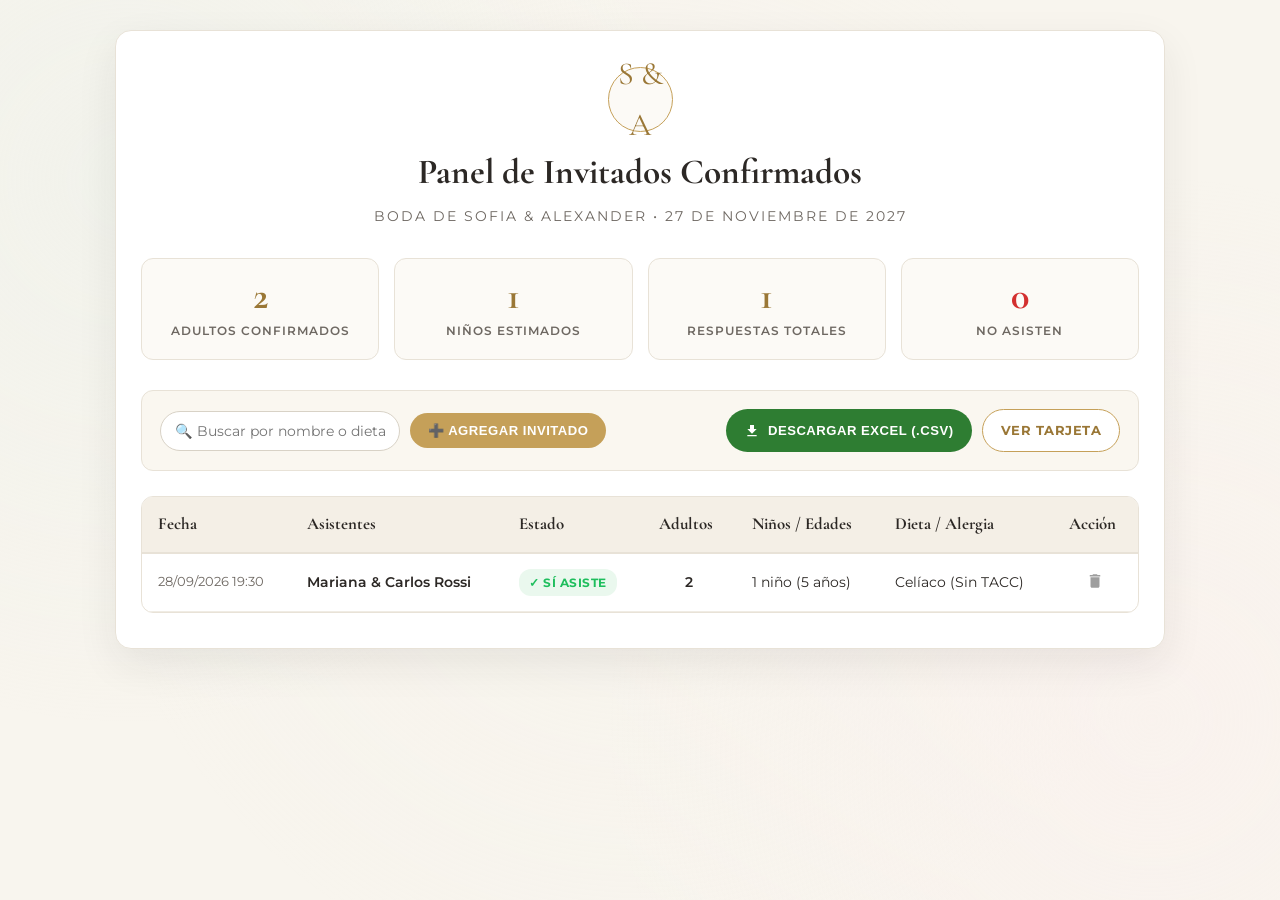
==== invitados.html @ dada7904 "Add files via upload" ====
<!DOCTYPE html>
<html lang="es">

<head>
  <meta charset="UTF-8">
  <meta name="viewport" content="width=device-width, initial-scale=1.0">
  <title>Panel de Novios — Invitados Confirmados | Sofia & Alexander</title>
  <meta name="robots" content="noindex, nofollow">

  <!-- Favicon Monograma -->
  <link rel="icon"
    href="data:image/svg+xml,<svg xmlns=%22http://www.w3.org/2000/svg%22 viewBox=%220 0 100 100%22><text y=%22.9em%22 font-size=%2290%22>💍</text></svg>">

  <!-- Google Fonts: Cormorant Garamond, Montserrat -->
  <link rel="preconnect" href="https://fonts.googleapis.com">
  <link rel="preconnect" href="https://fonts.gstatic.com" crossorigin>
  <link
    href="https://fonts.googleapis.com/css2?family=Cormorant+Garamond:wght@400;600;700&family=Montserrat:wght@300;400;500;600;700&display=swap"
    rel="stylesheet">

  <link rel="stylesheet" href="css/styles.css">

  <style>
    body {
      background-color: #F8F5EE;
      color: #2C2825;
      font-family: 'Montserrat', sans-serif;
      padding: 30px 15px 80px 15px;
    }

    .admin-container {
      max-width: 1050px;
      margin: 0 auto;
      background: #FFFFFF;
      border-radius: 16px;
      border: 1px solid #E8E2D7;
      box-shadow: 0 15px 40px rgba(44, 40, 37, 0.08);
      padding: 35px 25px;
      position: relative;
    }

    .admin-header {
      text-align: center;
      margin-bottom: 30px;
      position: relative;
    }

    .admin-monogram {
      font-family: 'Cormorant Garamond', serif;
      font-size: 2rem;
      color: #9A7736;
      border: 1px solid #C5A059;
      width: 65px;
      height: 65px;
      border-radius: 50%;
      display: inline-flex;
      align-items: center;
      justify-content: center;
      margin-bottom: 12px;
      background: #FCFAF6;
    }

    .admin-title {
      font-family: 'Cormorant Garamond', serif;
      font-size: 2.2rem;
      color: #2C2825;
      margin-bottom: 6px;
    }

    .admin-subtitle {
      font-size: 0.85rem;
      letter-spacing: 2px;
      text-transform: uppercase;
      color: #6E6862;
    }

    /* Tarjetas KPI de resumen */
    .kpi-grid {
      display: grid;
      grid-template-columns: repeat(auto-fit, minmax(180px, 1fr));
      gap: 15px;
      margin-bottom: 30px;
    }

    .kpi-card {
      background: #FCFAF6;
      border: 1px solid #E8E2D7;
      border-radius: 12px;
      padding: 18px 16px;
      text-align: center;
      transition: transform 0.2s ease;
    }

    .kpi-card:hover {
      transform: translateY(-2px);
      border-color: #C5A059;
    }

    .kpi-number {
      font-family: 'Cormorant Garamond', serif;
      font-size: 2.4rem;
      font-weight: 700;
      color: #9A7736;
      line-height: 1;
      margin-bottom: 6px;
    }

    .kpi-label {
      font-size: 0.78rem;
      text-transform: uppercase;
      letter-spacing: 1px;
      color: #6E6862;
      font-weight: 600;
    }

    /* Barra de herramientas y filtros */
    .toolbar-wrap {
      display: flex;
      flex-direction: column;
      gap: 15px;
      margin-bottom: 25px;
      padding: 18px;
      background: #FAF7F0;
      border-radius: 12px;
      border: 1px solid #E8E2D7;
    }

    @media (min-width: 680px) {
      .toolbar-wrap {
        flex-direction: row;
        justify-content: space-between;
        align-items: center;
      }
    }

    .toolbar-left {
      display: flex;
      gap: 10px;
      flex-wrap: wrap;
      align-items: center;
    }

    .search-box {
      padding: 10px 14px;
      border: 1px solid #D8D2C6;
      border-radius: 25px;
      font-size: 0.88rem;
      font-family: inherit;
      width: 240px;
      outline: none;
      background: #FFFFFF;
    }

    .search-box:focus {
      border-color: #C5A059;
      box-shadow: 0 0 0 3px rgba(197, 160, 89, 0.15);
    }

    .btn-action {
      display: inline-flex;
      align-items: center;
      gap: 8px;
      padding: 10px 18px;
      border-radius: 25px;
      font-size: 0.82rem;
      font-weight: 700;
      text-transform: uppercase;
      letter-spacing: 0.5px;
      border: none;
      cursor: pointer;
      text-decoration: none;
      transition: all 0.2s ease;
    }

    .btn-excel {
      background: #2E7D32;
      color: #FFFFFF;
    }

    .btn-excel:hover {
      background: #256628;
      transform: translateY(-2px);
    }

    .btn-manual-add {
      background: #C5A059;
      color: #FFFFFF;
    }

    .btn-manual-add:hover {
      background: #9A7736;
      transform: translateY(-2px);
    }

    .btn-view-card {
      background: #FFFFFF;
      border: 1px solid #C5A059;
      color: #9A7736;
    }

    .btn-view-card:hover {
      background: #C5A059;
      color: #FFFFFF;
    }

    /* Tabla */
    .table-container {
      width: 100%;
      overflow-x: auto;
      border: 1px solid #E8E2D7;
      border-radius: 12px;
      background: #FFFFFF;
    }

    .admin-table {
      width: 100%;
      border-collapse: collapse;
      text-align: left;
      font-size: 0.88rem;
      white-space: nowrap;
    }

    .admin-table th {
      background: #F4EFE6;
      padding: 14px 16px;
      font-family: 'Cormorant Garamond', serif;
      font-size: 1.05rem;
      font-weight: 700;
      color: #2C2825;
      border-bottom: 2px solid #E8E2D7;
    }

    .admin-table td {
      padding: 14px 16px;
      border-bottom: 1px solid #F0ECE4;
      color: #2C2825;
    }

    .admin-table tr:hover td {
      background: #FDFBF7;
    }

    .status-badge {
      display: inline-block;
      padding: 4px 10px;
      border-radius: 12px;
      font-size: 0.75rem;
      font-weight: 700;
      text-transform: uppercase;
      letter-spacing: 0.5px;
    }

    .status-yes {
      background: #EAF8EE;
      color: #1EBE5D;
    }

    .status-no {
      background: #FDEEEE;
      color: #D32F2F;
    }

    .btn-delete-row {
      background: none;
      border: none;
      color: #9E9E9E;
      cursor: pointer;
      padding: 4px;
      border-radius: 4px;
      transition: color 0.2s ease;
    }

    .btn-delete-row:hover {
      color: #D32F2F;
    }

    .empty-state {
      text-align: center;
      padding: 40px 20px;
      color: #6E6862;
    }

    /* Modal para agregar invitado manual */
    .modal-backdrop {
      position: fixed;
      inset: 0;
      background: rgba(0, 0, 0, 0.5);
      display: flex;
      align-items: center;
      justify-content: center;
      padding: 20px;
      z-index: 1000;
      opacity: 0;
      visibility: hidden;
      transition: all 0.3s ease;
    }

    .modal-backdrop.active {
      opacity: 1;
      visibility: visible;
    }

    .modal-card {
      background: #FFFFFF;
      border-radius: 14px;
      padding: 28px;
      width: 100%;
      max-width: 480px;
      box-shadow: 0 20px 50px rgba(0, 0, 0, 0.2);
    }

    .modal-title {
      font-family: 'Cormorant Garamond', serif;
      font-size: 1.6rem;
      margin-bottom: 18px;
      color: #2C2825;
    }

    .modal-form-group {
      display: flex;
      flex-direction: column;
      gap: 6px;
      margin-bottom: 14px;
    }

    .modal-form-group label {
      font-size: 0.8rem;
      font-weight: 600;
      text-transform: uppercase;
      color: #2C2825;
    }

    .modal-form-group input,
    .modal-form-group select {
      padding: 10px 12px;
      border: 1px solid #D8D2C6;
      border-radius: 8px;
      font-family: inherit;
      font-size: 0.9rem;
    }

    .modal-actions {
      display: flex;
      justify-content: flex-end;
      gap: 10px;
      margin-top: 20px;
    }
  </style>
</head>

<body>

  <div class="admin-container">
    <header class="admin-header">
      <div class="admin-monogram">S & A</div>
      <h1 class="admin-title">Panel de Invitados Confirmados</h1>
      <p class="admin-subtitle">Boda de Sofia & Alexander • 27 de Noviembre de 2027</p>
    </header>

    <!-- Tarjetas KPI -->
    <div class="kpi-grid">
      <div class="kpi-card">
        <div class="kpi-number" id="kpi-total-adults">0</div>
        <div class="kpi-label">Adultos Confirmados</div>
      </div>
      <div class="kpi-card">
        <div class="kpi-number" id="kpi-total-kids">0</div>
        <div class="kpi-label">Niños Estimados</div>
      </div>
      <div class="kpi-card">
        <div class="kpi-number" id="kpi-total-responses">0</div>
        <div class="kpi-label">Respuestas Totales</div>
      </div>
      <div class="kpi-card">
        <div class="kpi-number" id="kpi-declined" style="color: #D32F2F;">0</div>
        <div class="kpi-label">No Asisten</div>
      </div>
    </div>

    <!-- Barra de acciones y filtros -->
    <div class="toolbar-wrap">
      <div class="toolbar-left">
        <input type="text" id="admin-search-input" class="search-box" placeholder="🔍 Buscar por nombre o dieta...">
        <button type="button" class="btn-action btn-manual-add" id="btn-open-modal">
          ➕ Agregar Invitado
        </button>
      </div>
      <div style="display: flex; gap: 10px; flex-wrap: wrap;">
        <button type="button" class="btn-action btn-excel" id="btn-admin-export">
          <svg viewBox="0 0 24 24" width="16" height="16" fill="currentColor">
            <path d="M19 9h-4V3H9v6H5l7 7 7-7zM5 18v2h14v-2H5z" />
          </svg>
          Descargar Excel (.csv)
        </button>
        <a href="index.html" class="btn-action btn-view-card" target="_blank" title="Abrir invitación">
          Ver Tarjeta
        </a>
      </div>
    </div>

    <!-- Tabla de invitados -->
    <div class="table-container">
      <table class="admin-table" id="admin-table">
        <thead>
          <tr>
            <th>Fecha</th>
            <th>Asistentes</th>
            <th>Estado</th>
            <th>Adultos</th>
            <th>Niños / Edades</th>
            <th>Dieta / Alergia</th>
            <th>Acción</th>
          </tr>
        </thead>
        <tbody id="admin-tbody">
          <!-- Llenado dinámico -->
        </tbody>
      </table>

      <div class="empty-state" id="admin-empty-state" style="display: none;">
        <p>No se encontraron registros de invitados.</p>
        <small>Los invitados que confirmen en la tarjeta aparecerán automáticamente aquí.</small>
      </div>
    </div>
  </div>

  <!-- Modal para Agregar Invitado Manualmente -->
  <div class="modal-backdrop" id="modal-add-guest">
    <div class="modal-card">
      <h3 class="modal-title">Agregar Invitado Manual</h3>
      <form id="form-manual-guest">
        <div class="modal-form-group">
          <label>Nombres y Apellidos *</label>
          <input type="text" id="manual-name" required placeholder="Ej: Marcos Gómez y Andrea López">
        </div>
        <div class="modal-form-group">
          <label>Asistencia</label>
          <select id="manual-attendance">
            <option value="si">Confirmado (Sí asiste)</option>
            <option value="no">No podrá asistir</option>
          </select>
        </div>
        <div class="modal-form-group">
          <label>Cantidad de adultos</label>
          <select id="manual-adults">
            <option value="1">1 adulto</option>
            <option value="2" selected>2 adultos</option>
            <option value="3">3 adultos</option>
            <option value="4">4 adultos</option>
            <option value="5">5 adultos</option>
            <option value="6">6 adultos</option>
          </select>
        </div>
        <div class="modal-form-group">
          <label>Niños y edades</label>
          <input type="text" id="manual-kids" placeholder="Ej: 1 niño (6 años) o 'Ninguno'">
        </div>
        <div class="modal-form-group">
          <label>Alergia o dieta especial</label>
          <input type="text" id="manual-dietary" placeholder="Ej: Celíaco, vegetariano o 'Ninguna'">
        </div>
        <div class="modal-actions">
          <button type="button" class="btn-action btn-view-card" id="btn-close-modal">Cancelar</button>
          <button type="submit" class="btn-action btn-manual-add">Guardar</button>
        </div>
      </form>
    </div>
  </div>

  <script>
    const STORAGE_KEY = 'wedding_confirmed_guests_sa_table_v2';
    let guests = [];

    function loadGuests() {
      try {
        const stored = localStorage.getItem(STORAGE_KEY);
        if (stored) {
          guests = JSON.parse(stored);
        } else {
          guests = [
            {
              id: 'sample-1',
              date: '28/09/2026 19:30',
              name: 'Mariana & Carlos Rossi',
              attendance: 'si',
              adults: '2',
              kids: '1 niño (5 años)',
              dietary: 'Celíaco (Sin TACC)'
            }
          ];
          saveGuests();
        }
      } catch (e) {
        console.warn('Error loading guests:', e);
        guests = [];
      }
    }

    function saveGuests() {
      try {
        localStorage.setItem(STORAGE_KEY, JSON.stringify(guests));
      } catch (e) {
        console.warn('Error saving guests:', e);
      }
    }

    function updateKPIs() {
      const attending = guests.filter(g => g.attendance === 'si');
      const totalAdults = attending.reduce((acc, curr) => acc + parseInt(curr.adults || '1', 10), 0);
      
      // Contar niños estimados sumando números si aparecen
      let totalKids = 0;
      attending.forEach(g => {
        if (g.kids && g.kids !== '-' && !g.kids.toLowerCase().includes('ningun')) {
          const match = g.kids.match(/\d+/);
          totalKids += match ? parseInt(match[0], 10) : 1;
        }
      });

      const declined = guests.filter(g => g.attendance === 'no').length;

      document.getElementById('kpi-total-adults').innerText = totalAdults;
      document.getElementById('kpi-total-kids').innerText = totalKids;
      document.getElementById('kpi-total-responses').innerText = guests.length;
      document.getElementById('kpi-declined').innerText = declined;
    }

    function renderTable(query = '') {
      const tbody = document.getElementById('admin-tbody');
      const emptyState = document.getElementById('admin-empty-state');
      const table = document.getElementById('admin-table');

      updateKPIs();

      const filtered = guests.filter(g => {
        if (!query) return true;
        const q = query.toLowerCase();
        return (
          (g.name && g.name.toLowerCase().includes(q)) ||
          (g.kids && g.kids.toLowerCase().includes(q)) ||
          (g.dietary && g.dietary.toLowerCase().includes(q))
        );
      });

      tbody.innerHTML = '';

      if (filtered.length === 0) {
        emptyState.style.display = 'block';
        table.style.display = 'none';
      } else {
        emptyState.style.display = 'none';
        table.style.display = 'table';

        filtered.forEach(guest => {
          const tr = document.createElement('tr');
          const isAttending = guest.attendance === 'si';

          tr.innerHTML = `
            <td style="font-size: 0.8rem; color: #6E6862;">${guest.date || '-'}</td>
            <td style="font-weight: 600; white-space: normal; min-width: 160px;">${escapeHtml(guest.name)}</td>
            <td>
              <span class="status-badge ${isAttending ? 'status-yes' : 'status-no'}">
                ${isAttending ? '✓ Sí Asiste' : '✕ No Asiste'}
              </span>
            </td>
            <td style="text-align: center; font-weight: 600;">${isAttending ? (guest.adults || '1') : '-'}</td>
            <td style="white-space: normal; min-width: 130px;">${isAttending ? escapeHtml(guest.kids || 'Ninguno') : '-'}</td>
            <td style="white-space: normal; min-width: 140px;">${isAttending ? escapeHtml(guest.dietary || 'Ninguna') : '-'}</td>
            <td style="text-align: center;">
              <button class="btn-delete-row" data-id="${guest.id}" title="Eliminar registro">
                <svg viewBox="0 0 24 24" width="18" height="18" fill="currentColor">
                  <path d="M6 19c0 1.1.9 2 2 2h8c1.1 0 2-.9 2-2V7H6v12zM19 4h-3.5l-1-1h-5l-1 1H5v2h14V4z"/>
                </svg>
              </button>
            </td>
          `;

          const delBtn = tr.querySelector('.btn-delete-row');
          delBtn.addEventListener('click', () => {
            if (confirm(`¿Eliminar a "${guest.name}" de la lista?`)) {
              guests = guests.filter(item => item.id !== guest.id);
              saveGuests();
              renderTable(query);
            }
          });

          tbody.appendChild(tr);
        });
      }
    }

    function exportToCSV() {
      if (guests.length === 0) {
        alert('No hay invitados registrados para exportar.');
        return;
      }

      const headers = ['Fecha', 'Asistentes', 'Asistencia', 'Adultos', 'Niños y Edades', 'Dieta o Alergias'];
      const rows = guests.map(g => [
        `"${g.date || ''}"`,
        `"${(g.name || '').replace(/"/g, '""')}"`,
        `"${g.attendance === 'si' ? 'Sí Asiste' : 'No Asiste'}"`,
        `"${g.attendance === 'si' ? (g.adults || '1') : '0'}"`,
        `"${(g.kids || '').replace(/"/g, '""')}"`,
        `"${(g.dietary || '').replace(/"/g, '""')}"`
      ]);

      const csvContent = '\uFEFF' + [headers.join(','), ...rows.map(r => r.join(','))].join('\r\n');
      const blob = new Blob([csvContent], { type: 'text/csv;charset=utf-8;' });
      const link = document.createElement('a');
      link.href = URL.createObjectURL(blob);
      link.setAttribute('download', 'Invitados_Boda_Sofia_y_Alexander_2027.csv');
      document.body.appendChild(link);
      link.click();
      document.body.removeChild(link);
    }

    function escapeHtml(text) {
      if (!text) return '';
      const div = document.createElement('div');
      div.innerText = text;
      return div.innerHTML;
    }

    // Inicialización y eventos
    document.addEventListener('DOMContentLoaded', () => {
      loadGuests();
      renderTable();

      document.getElementById('admin-search-input').addEventListener('input', (e) => {
        renderTable(e.target.value.trim());
      });

      document.getElementById('btn-admin-export').addEventListener('click', exportToCSV);

      // Modal para carga manual
      const modal = document.getElementById('modal-add-guest');
      document.getElementById('btn-open-modal').addEventListener('click', () => {
        modal.classList.add('active');
      });
      document.getElementById('btn-close-modal').addEventListener('click', () => {
        modal.classList.remove('active');
      });

      document.getElementById('form-manual-guest').addEventListener('submit', (e) => {
        e.preventDefault();
        const now = new Date();
        const formattedDate = `${String(now.getDate()).padStart(2, '0')}/${String(now.getMonth() + 1).padStart(2, '0')}/${now.getFullYear()} ${String(now.getHours()).padStart(2, '0')}:${String(now.getMinutes()).padStart(2, '0')}`;
        
        const isAttending = document.getElementById('manual-attendance').value === 'si';

        guests.unshift({
          id: 'manual-' + Date.now(),
          date: formattedDate,
          name: document.getElementById('manual-name').value.trim(),
          attendance: document.getElementById('manual-attendance').value,
          adults: isAttending ? document.getElementById('manual-adults').value : '0',
          kids: isAttending ? (document.getElementById('manual-kids').value.trim() || 'Ninguno') : '-',
          dietary: isAttending ? (document.getElementById('manual-dietary').value.trim() || 'Ninguna') : '-'
        });

        saveGuests();
        renderTable();
        modal.classList.remove('active');
        document.getElementById('form-manual-guest').reset();
      });
    });
  </script>
</body>

</html>
---- css/styles.css ----
/* ==========================================================================
   ESTILOS GENERALES Y VARIABLES DE DISEÑO
   Invitación de Boda - Sofia & Alexander (27/11/2027)
   ========================================================================== */

:root {
  /* Paleta cromática nupcial de lujo */
  --color-bg: #FDFBF7;
  --color-bg-alt: #F7F3EC;
  --color-surface: #FFFFFF;
  --color-surface-trans: rgba(255, 255, 255, 0.88);
  --color-text-main: #2C2825;
  --color-text-muted: #6E6862;
  --color-gold: #C5A059;
  --color-gold-light: #E8D3A2;
  --color-gold-dark: #9A7736;
  --color-gold-gradient: linear-gradient(135deg, #D4AF37 0%, #F3E5AB 50%, #AA7A1E 100%);
  --color-sage: #6B7C65;
  --color-sage-light: #EBF0E9;
  --color-rose: #D9A098;
  --color-rose-light: #FBF0EE;
  --color-border: #E8E2D7;

  /* Tipografías */
  --font-serif: 'Cormorant Garamond', Georgia, serif;
  --font-script: 'Great Vibes', cursive;
  --font-sans: 'Montserrat', -apple-system, BlinkMacSystemFont, sans-serif;

  /* Sombras elegantes */
  --shadow-sm: 0 4px 15px rgba(44, 40, 37, 0.05);
  --shadow-md: 0 10px 30px rgba(44, 40, 37, 0.08);
  --shadow-lg: 0 20px 50px rgba(44, 40, 37, 0.12);
  --shadow-gold: 0 8px 25px rgba(197, 160, 89, 0.25);

  /* Transiciones */
  --transition-smooth: all 0.4s cubic-bezier(0.16, 1, 0.3, 1);
}

/* Reset y base */
*, *::before, *::after {
  box-sizing: border-box;
  margin: 0;
  padding: 0;
  -webkit-tap-highlight-color: transparent;
}

html {
  scroll-behavior: smooth;
  font-size: 16px;
}

body {
  background-color: var(--color-bg);
  color: var(--color-text-main);
  font-family: var(--font-sans);
  line-height: 1.6;
  overflow-x: hidden;
  position: relative;
  min-height: 100vh;
}

/* Fondo decorativo sutil */
body::before {
  content: "";
  position: fixed;
  inset: 0;
  background-image: 
    radial-gradient(circle at 10% 20%, rgba(235, 240, 233, 0.5) 0%, transparent 40%),
    radial-gradient(circle at 90% 80%, rgba(251, 240, 238, 0.5) 0%, transparent 40%),
    radial-gradient(circle at 50% 50%, rgba(247, 243, 236, 0.4) 0%, transparent 70%);
  pointer-events: none;
  z-index: -1;
}

/* Canvas de pétalos y destellos flotantes */
#petals-canvas {
  position: fixed;
  inset: 0;
  width: 100vw;
  height: 100vh;
  pointer-events: none;
  z-index: 5;
}

/* ==========================================================================
   PANTALLA DE SOBRE INTERACTIVO (ENVELOPE OVERLAY)
   ========================================================================== */

.envelope-overlay {
  position: fixed;
  inset: 0;
  background: radial-gradient(circle at center, #242426 0%, #111113 100%);
  display: flex;
  flex-direction: column;
  align-items: center;
  justify-content: center;
  z-index: 1000;
  padding: 20px;
  overflow: hidden;
  transition: opacity 1s cubic-bezier(0.4, 0, 0.2, 1), visibility 1s;
}

.envelope-overlay.opened {
  opacity: 0;
  visibility: hidden;
  pointer-events: none;
}

.envelope-intro-text {
  text-align: center;
  color: var(--color-gold-light);
  margin-bottom: 25px;
  animation: fadeInDown 1.2s ease-out;
}

.envelope-intro-text .pre-title {
  font-family: var(--font-sans);
  font-size: 0.8rem;
  text-transform: uppercase;
  letter-spacing: 4px;
  color: rgba(243, 229, 171, 0.8);
  margin-bottom: 6px;
}

.envelope-intro-text .couple-initials {
  font-family: var(--font-serif);
  font-size: 2.2rem;
  letter-spacing: 6px;
  font-weight: 300;
  color: #FFFFFF;
  text-shadow: 0 2px 10px rgba(212, 175, 55, 0.3);
}

/* Contenedor 3D del sobre */
.envelope-wrapper {
  position: relative;
  width: 100%;
  max-width: 380px;
  height: 250px;
  perspective: 1200px;
  cursor: pointer;
}

.envelope {
  position: relative;
  width: 100%;
  height: 100%;
  background: #E8DEC9;
  border-radius: 6px;
  box-shadow: 0 25px 60px rgba(0, 0, 0, 0.5), inset 0 0 40px rgba(0, 0, 0, 0.08);
  transform-style: preserve-3d;
  transition: transform 0.6s cubic-bezier(0.25, 1, 0.5, 1);
}

.envelope-wrapper:hover .envelope {
  transform: translateY(-5px);
}

.envelope-inner {
  position: absolute;
  inset: 8px;
  background: #D9CBB0;
  border-radius: 4px;
  overflow: hidden;
}

.envelope-inner::after {
  content: "";
  position: absolute;
  inset: 0;
  background-image: radial-gradient(rgba(197, 160, 89, 0.25) 1px, transparent 1px);
  background-size: 16px 16px;
}

.envelope-letter {
  position: absolute;
  left: 15px;
  right: 15px;
  top: 15px;
  height: 200px;
  background: #FFFFFF;
  border-radius: 4px;
  box-shadow: 0 -4px 15px rgba(0, 0, 0, 0.1);
  padding: 20px;
  text-align: center;
  transition: transform 0.8s cubic-bezier(0.2, 1, 0.3, 1);
  z-index: 2;
  display: flex;
  flex-direction: column;
  justify-content: center;
  align-items: center;
  border: 1px solid rgba(197, 160, 89, 0.3);
}

.envelope.is-opening .envelope-letter {
  transform: translateY(-90px);
}

.letter-monogram {
  font-family: var(--font-script);
  font-size: 2.5rem;
  color: var(--color-gold);
  line-height: 1;
}

.letter-title {
  font-family: var(--font-serif);
  font-size: 1.1rem;
  letter-spacing: 2px;
  text-transform: uppercase;
  color: var(--color-text-main);
  margin-top: 5px;
}

.letter-date {
  font-size: 0.75rem;
  letter-spacing: 2px;
  color: var(--color-text-muted);
  margin-top: 4px;
}

.envelope-flap-bottom {
  position: absolute;
  bottom: 0;
  left: 0;
  width: 0;
  height: 0;
  border-left: 190px solid transparent;
  border-right: 190px solid transparent;
  border-bottom: 140px solid #DFCFAF;
  filter: drop-shadow(0 -3px 5px rgba(0,0,0,0.05));
  z-index: 3;
}

.envelope-flap-left {
  position: absolute;
  top: 0;
  left: 0;
  width: 0;
  height: 0;
  border-top: 125px solid transparent;
  border-bottom: 125px solid transparent;
  border-left: 200px solid #D8C7A5;
  z-index: 3;
}

.envelope-flap-right {
  position: absolute;
  top: 0;
  right: 0;
  width: 0;
  height: 0;
  border-top: 125px solid transparent;
  border-bottom: 125px solid transparent;
  border-right: 200px solid #D1BF9D;
  z-index: 3;
}

.envelope-flap-top {
  position: absolute;
  top: 0;
  left: 0;
  width: 0;
  height: 0;
  border-left: 190px solid transparent;
  border-right: 190px solid transparent;
  border-top: 145px solid #ECDCC0;
  transform-origin: top center;
  transform-style: preserve-3d;
  transition: transform 0.8s cubic-bezier(0.4, 0, 0.2, 1);
  z-index: 5;
  filter: drop-shadow(0 4px 8px rgba(0, 0, 0, 0.15));
}

.envelope.is-opening .envelope-flap-top {
  transform: rotateX(180deg);
  z-index: 1;
}

.wax-seal {
  position: absolute;
  top: 125px;
  left: 50%;
  transform: translate(-50%, -50%);
  width: 76px;
  height: 76px;
  background: radial-gradient(circle at 35% 35%, #A8242F 0%, #7E151E 70%, #560B12 100%);
  border-radius: 50%;
  box-shadow: 
    0 10px 25px rgba(0, 0, 0, 0.5),
    inset 0 3px 6px rgba(255, 255, 255, 0.3),
    inset 0 -4px 8px rgba(0, 0, 0, 0.4);
  display: flex;
  align-items: center;
  justify-content: center;
  z-index: 10;
  transition: transform 0.5s ease, opacity 0.5s ease;
  cursor: pointer;
}

.wax-seal::before {
  content: "";
  position: absolute;
  inset: 6px;
  border: 1.5px dashed rgba(255, 215, 0, 0.4);
  border-radius: 50%;
}

.wax-seal-pulse {
  position: absolute;
  inset: -10px;
  border: 2px solid rgba(212, 175, 55, 0.6);
  border-radius: 50%;
  animation: sealPulse 2s infinite ease-out;
  pointer-events: none;
}

.wax-seal-text {
  font-family: var(--font-serif);
  font-size: 1.3rem;
  font-weight: 700;
  color: #F8E7B2;
  letter-spacing: 2px;
  text-shadow: 1px 1px 2px rgba(0, 0, 0, 0.6);
}

.envelope.is-opening .wax-seal {
  transform: translate(-50%, -50%) scale(0.7);
  opacity: 0;
}

.envelope-cta {
  margin-top: 35px;
  font-size: 0.88rem;
  color: #E8D3A2;
  letter-spacing: 2px;
  text-transform: uppercase;
  display: flex;
  align-items: center;
  gap: 10px;
  animation: bounceCta 2s infinite;
}

.envelope-cta svg {
  width: 18px;
  height: 18px;
  fill: currentColor;
}

@keyframes sealPulse {
  0% { transform: scale(0.9); opacity: 0.9; }
  100% { transform: scale(1.4); opacity: 0; }
}

@keyframes bounceCta {
  0%, 100% { transform: translateY(0); }
  50% { transform: translateY(-6px); }
}

@keyframes fadeInDown {
  from { opacity: 0; transform: translateY(-20px); }
  to { opacity: 1; transform: translateY(0); }
}

/* ==========================================================================
   BARRA DE CONTROLES FLOTANTE
   ========================================================================== */

.floating-nav {
  position: fixed;
  bottom: 20px;
  left: 50%;
  transform: translateX(-50%);
  background: rgba(255, 255, 255, 0.94);
  backdrop-filter: blur(12px);
  -webkit-backdrop-filter: blur(12px);
  border: 1px solid rgba(197, 160, 89, 0.3);
  box-shadow: 0 10px 30px rgba(0, 0, 0, 0.12);
  border-radius: 50px;
  display: flex;
  align-items: center;
  padding: 6px 14px;
  gap: 10px;
  z-index: 100;
  max-width: 95vw;
  transition: var(--transition-smooth);
}

.music-toggle-btn {
  background: var(--color-gold-gradient);
  border: none;
  width: 38px;
  height: 38px;
  border-radius: 50%;
  color: #FFFFFF;
  display: flex;
  align-items: center;
  justify-content: center;
  cursor: pointer;
  box-shadow: var(--shadow-gold);
  transition: transform 0.3s ease;
  flex-shrink: 0;
}

.music-toggle-btn:hover {
  transform: scale(1.08);
}

.music-toggle-btn.playing {
  animation: gentlePulse 2s infinite;
}

.music-label {
  font-size: 0.72rem;
  font-weight: 500;
  letter-spacing: 1px;
  text-transform: uppercase;
  color: var(--color-text-main);
  white-space: nowrap;
}

.quick-nav-pill {
  font-size: 0.72rem;
  font-weight: 600;
  letter-spacing: 0.5px;
  text-transform: uppercase;
  color: var(--color-text-muted);
  text-decoration: none;
  padding: 4px 8px;
  border-radius: 20px;
  transition: all 0.2s ease;
  white-space: nowrap;
}

.quick-nav-pill:hover {
  color: var(--color-gold-dark);
  background: rgba(197, 160, 89, 0.1);
}

.quick-rsvp-btn {
  background: var(--color-sage);
  color: #FFFFFF;
  border: none;
  border-radius: 30px;
  padding: 8px 16px;
  font-size: 0.75rem;
  font-weight: 600;
  letter-spacing: 1px;
  text-transform: uppercase;
  cursor: pointer;
  text-decoration: none;
  transition: background 0.3s ease, transform 0.2s ease;
  white-space: nowrap;
}

.quick-rsvp-btn:hover {
  background: #576552;
  transform: translateY(-2px);
}

@keyframes gentlePulse {
  0%, 100% { box-shadow: 0 0 0 0 rgba(197, 160, 89, 0.4); }
  50% { box-shadow: 0 0 0 8px rgba(197, 160, 89, 0); }
}

/* ==========================================================================
   ESTRUCTURA PRINCIPAL DE LA INVITACIÓN
   ========================================================================== */

.invitation-main {
  position: relative;
  max-width: 760px;
  margin: 0 auto;
  padding: 30px 16px 120px 16px;
  opacity: 0;
  transform: translateY(30px);
  transition: opacity 1s cubic-bezier(0.16, 1, 0.3, 1), transform 1s cubic-bezier(0.16, 1, 0.3, 1);
}

.invitation-main.revealed {
  opacity: 1;
  transform: translateY(0);
}

.invitation-card-border {
  background: var(--color-surface);
  border: 1px solid var(--color-border);
  border-radius: 16px;
  box-shadow: var(--shadow-lg);
  position: relative;
  overflow: hidden;
  padding: 40px 20px;
}

@media (min-width: 600px) {
  .invitation-card-border {
    padding: 60px 45px;
  }
}

.invitation-card-border::before {
  content: "";
  position: absolute;
  inset: 10px;
  border: 1px solid rgba(197, 160, 89, 0.35);
  border-radius: 10px;
  pointer-events: none;
}

.invitation-card-border::after {
  content: "";
  position: absolute;
  inset: 15px;
  border: 0.5px solid rgba(197, 160, 89, 0.15);
  border-radius: 7px;
  pointer-events: none;
}

/* ==========================================================================
   SECCIÓN HERO / ENCABEZADO
   ========================================================================== */

.hero-header {
  text-align: center;
  position: relative;
  margin-bottom: 40px;
}

.monogram-badge {
  display: inline-flex;
  align-items: center;
  justify-content: center;
  width: 75px;
  height: 75px;
  border: 1px solid var(--color-gold);
  border-radius: 50%;
  margin-bottom: 18px;
  position: relative;
  background: #FCFAF6;
}

.monogram-badge::after {
  content: "";
  position: absolute;
  inset: 4px;
  border: 1px dashed rgba(197, 160, 89, 0.4);
  border-radius: 50%;
}

.monogram-text {
  font-family: var(--font-serif);
  font-size: 1.8rem;
  font-weight: 400;
  color: var(--color-gold-dark);
  letter-spacing: 1px;
}

.wedding-subtitle {
  font-size: 0.82rem;
  letter-spacing: 5px;
  text-transform: uppercase;
  color: var(--color-text-muted);
  margin-bottom: 12px;
}

.couple-names {
  font-family: var(--font-serif);
  font-size: 3.4rem;
  line-height: 1.15;
  font-weight: 400;
  color: var(--color-text-main);
  margin-bottom: 14px;
}

.couple-names .ampersand {
  font-family: var(--font-script);
  color: var(--color-gold);
  font-size: 3rem;
  display: inline-block;
  margin: 0 4px;
}

@media (max-width: 480px) {
  .couple-names {
    font-size: 2.7rem;
  }
  .couple-names .ampersand {
    font-size: 2.3rem;
  }
}

.wedding-date-highlight {
  display: inline-block;
  font-family: var(--font-serif);
  font-size: 1.35rem;
  letter-spacing: 3px;
  text-transform: uppercase;
  color: var(--color-gold-dark);
  padding: 8px 24px;
  border-top: 1px solid rgba(197, 160, 89, 0.3);
  border-bottom: 1px solid rgba(197, 160, 89, 0.3);
  margin-bottom: 25px;
}

.couple-hero-image-wrap {
  position: relative;
  width: 100%;
  max-width: 440px;
  margin: 0 auto 35px;
  border-radius: 14px;
  padding: 8px;
  background: #FFFFFF;
  border: 1px solid rgba(197, 160, 89, 0.3);
  box-shadow: var(--shadow-md);
  transition: transform 0.4s ease;
}

.couple-hero-image-wrap:hover {
  transform: scale(1.02);
}

.couple-hero-image {
  width: 100%;
  height: 380px;
  object-fit: cover;
  border-radius: 8px;
  display: block;
}

@media (max-width: 480px) {
  .couple-hero-image {
    height: 300px;
  }
}

.emotional-quote-box {
  background: var(--color-bg-alt);
  border-left: 3px solid var(--color-gold);
  padding: 24px 28px;
  border-radius: 0 12px 12px 0;
  margin-bottom: 45px;
  text-align: center;
  position: relative;
}

.quote-mark {
  font-family: var(--font-serif);
  font-size: 3rem;
  color: var(--color-gold);
  line-height: 0;
  display: inline-block;
  opacity: 0.5;
}

.emotional-quote-text {
  font-family: var(--font-serif);
  font-style: italic;
  font-size: 1.25rem;
  color: var(--color-text-main);
  line-height: 1.7;
}

/* ==========================================================================
   CUENTA REGRESIVA
   ========================================================================== */

.countdown-section {
  text-align: center;
  margin-bottom: 50px;
}

.section-title {
  font-family: var(--font-serif);
  font-size: 2rem;
  font-weight: 400;
  color: var(--color-text-main);
  text-align: center;
  margin-bottom: 8px;
  position: relative;
}

.section-divider {
  display: flex;
  align-items: center;
  justify-content: center;
  gap: 12px;
  margin-bottom: 25px;
}

.section-divider::before,
.section-divider::after {
  content: "";
  height: 1px;
  width: 45px;
  background: rgba(197, 160, 89, 0.4);
}

.section-divider-icon {
  color: var(--color-gold);
  font-size: 0.85rem;
}

.countdown-grid {
  display: grid;
  grid-template-columns: repeat(4, 1fr);
  gap: 10px;
  max-width: 460px;
  margin: 0 auto 25px;
}

.countdown-card {
  background: #FFFFFF;
  border: 1px solid var(--color-border);
  border-radius: 12px;
  padding: 14px 6px;
  box-shadow: var(--shadow-sm);
  display: flex;
  flex-direction: column;
  align-items: center;
  transition: transform 0.3s ease;
}

.countdown-card:hover {
  transform: translateY(-3px);
  border-color: var(--color-gold);
}

.countdown-number {
  font-family: var(--font-serif);
  font-size: 2.2rem;
  font-weight: 600;
  color: var(--color-gold-dark);
  line-height: 1;
}

.countdown-label {
  font-size: 0.68rem;
  letter-spacing: 1.5px;
  text-transform: uppercase;
  color: var(--color-text-muted);
  margin-top: 6px;
}

.calendar-actions {
  display: flex;
  flex-wrap: wrap;
  justify-content: center;
  gap: 12px;
}

.btn-secondary {
  display: inline-flex;
  align-items: center;
  gap: 8px;
  background: #FFFFFF;
  border: 1px solid var(--color-gold);
  color: var(--color-gold-dark);
  font-size: 0.82rem;
  font-weight: 600;
  letter-spacing: 1px;
  text-transform: uppercase;
  padding: 10px 18px;
  border-radius: 30px;
  cursor: pointer;
  text-decoration: none;
  transition: var(--transition-smooth);
}

.btn-secondary:hover {
  background: var(--color-gold);
  color: #FFFFFF;
  transform: translateY(-2px);
  box-shadow: var(--shadow-gold);
}

.btn-secondary svg {
  width: 16px;
  height: 16px;
  fill: currentColor;
}

/* ==========================================================================
   TARJETAS DE EVENTO (CEREMONIA Y FIESTA)
   ========================================================================== */

.event-details-grid {
  display: grid;
  grid-template-columns: 1fr;
  gap: 20px;
  margin-bottom: 50px;
}

@media (min-width: 620px) {
  .event-details-grid {
    grid-template-columns: 1fr 1fr;
  }
}

.detail-card {
  background: #FCFAF6;
  border: 1px solid var(--color-border);
  border-radius: 14px;
  padding: 30px 20px;
  text-align: center;
  position: relative;
  transition: var(--transition-smooth);
}

.detail-card:hover {
  transform: translateY(-4px);
  box-shadow: var(--shadow-md);
  border-color: rgba(197, 160, 89, 0.4);
}

.card-icon-wrap {
  width: 58px;
  height: 58px;
  background: #FFFFFF;
  border: 1px solid rgba(197, 160, 89, 0.3);
  border-radius: 50%;
  display: flex;
  align-items: center;
  justify-content: center;
  margin: 0 auto 16px;
  color: var(--color-gold);
  box-shadow: var(--shadow-sm);
}

.card-icon-wrap svg {
  width: 26px;
  height: 26px;
  fill: currentColor;
}

.detail-card-title {
  font-family: var(--font-serif);
  font-size: 1.5rem;
  color: var(--color-text-main);
  margin-bottom: 10px;
}

.detail-card-time {
  display: inline-block;
  font-size: 0.95rem;
  font-weight: 700;
  letter-spacing: 2px;
  color: var(--color-gold-dark);
  margin-bottom: 12px;
  background: rgba(197, 160, 89, 0.12);
  padding: 4px 14px;
  border-radius: 20px;
}

.detail-card-desc {
  font-size: 0.9rem;
  color: var(--color-text-muted);
  line-height: 1.6;
}

/* ==========================================================================
   UBICACIÓN - ESTABLECIMIENTO LA ANGÉLICA
   ========================================================================== */

.location-section {
  margin-bottom: 50px;
}

.location-card {
  background: #FFFFFF;
  border: 1px solid var(--color-border);
  border-radius: 16px;
  overflow: hidden;
  box-shadow: var(--shadow-md);
}

.location-banner {
  background: linear-gradient(135deg, #3A4A35 0%, #2A3626 100%);
  color: #FFFFFF;
  padding: 30px 24px;
  text-align: center;
  position: relative;
}

.location-banner::after {
  content: "";
  position: absolute;
  inset: 0;
  background: radial-gradient(circle at center, rgba(197, 160, 89, 0.2) 0%, transparent 70%);
}

.location-venue-name {
  font-family: var(--font-serif);
  font-size: 2rem;
  color: #FFFFFF;
  margin-bottom: 6px;
}

.location-venue-tag {
  font-size: 0.8rem;
  letter-spacing: 3px;
  text-transform: uppercase;
  color: var(--color-gold-light);
}

.location-body {
  padding: 28px 24px;
  text-align: center;
}

.location-address {
  font-size: 0.95rem;
  color: var(--color-text-muted);
  margin-bottom: 22px;
}

.location-buttons {
  display: flex;
  flex-direction: column;
  gap: 12px;
  max-width: 380px;
  margin: 0 auto;
}

@media (min-width: 480px) {
  .location-buttons {
    flex-direction: row;
  }
}

.btn-primary {
  display: inline-flex;
  align-items: center;
  justify-content: center;
  gap: 8px;
  background: var(--color-gold-gradient);
  color: #2C2825;
  font-size: 0.85rem;
  font-weight: 700;
  letter-spacing: 1px;
  text-transform: uppercase;
  padding: 12px 22px;
  border-radius: 30px;
  cursor: pointer;
  text-decoration: none;
  box-shadow: var(--shadow-gold);
  border: none;
  flex: 1;
  transition: var(--transition-smooth);
}

.btn-primary:hover {
  transform: translateY(-2px);
  box-shadow: 0 10px 25px rgba(197, 160, 89, 0.4);
}

.btn-primary svg {
  width: 18px;
  height: 18px;
  fill: currentColor;
}

/* ==========================================================================
   DRESS CODE
   ========================================================================== */

.dresscode-section {
  margin-bottom: 50px;
}

.dresscode-card {
  background: #FCFAF6;
  border: 1px solid var(--color-border);
  border-radius: 16px;
  padding: 30px 24px;
  text-align: center;
}

.dresscode-badge {
  display: inline-block;
  font-size: 1rem;
  font-weight: 700;
  letter-spacing: 3px;
  text-transform: uppercase;
  color: var(--color-gold-dark);
  border: 1px solid var(--color-gold);
  padding: 6px 20px;
  border-radius: 25px;
  margin-bottom: 16px;
}

.color-palette-wrap {
  display: flex;
  justify-content: center;
  align-items: center;
  gap: 12px;
  margin: 20px 0 15px;
}

.palette-swatch {
  width: 32px;
  height: 32px;
  border-radius: 50%;
  box-shadow: var(--shadow-sm);
  border: 2px solid #FFFFFF;
}

.swatch-1 { background-color: #2F3E46; }
.swatch-2 { background-color: #52796F; }
.swatch-3 { background-color: #84A98C; }
.swatch-4 { background-color: #C5A059; }
.swatch-5 { background-color: #E8D3A2; }

.palette-note {
  font-size: 0.82rem;
  color: var(--color-text-muted);
  font-style: italic;
}

/* ==========================================================================
   GALERÍA DE FOTOS
   ========================================================================== */

.gallery-section {
  margin-bottom: 50px;
}

.gallery-grid {
  display: grid;
  grid-template-columns: repeat(auto-fit, minmax(200px, 1fr));
  gap: 14px;
  margin-bottom: 25px;
}

.gallery-item {
  position: relative;
  border-radius: 12px;
  overflow: hidden;
  height: 220px;
  cursor: pointer;
  box-shadow: var(--shadow-sm);
  background: #EFEBE4;
}

.gallery-img {
  width: 100%;
  height: 100%;
  object-fit: cover;
  transition: transform 0.5s ease;
}

.gallery-item:hover .gallery-img {
  transform: scale(1.08);
}

.gallery-overlay {
  position: absolute;
  inset: 0;
  background: rgba(0, 0, 0, 0.35);
  display: flex;
  align-items: center;
  justify-content: center;
  opacity: 0;
  transition: opacity 0.3s ease;
  color: #FFFFFF;
}

.gallery-item:hover .gallery-overlay {
  opacity: 1;
}

.gallery-actions-bar {
  display: flex;
  justify-content: center;
}

.upload-photo-label {
  display: inline-flex;
  align-items: center;
  gap: 8px;
  background: var(--color-sage);
  color: #FFFFFF;
  font-size: 0.82rem;
  font-weight: 600;
  letter-spacing: 1px;
  text-transform: uppercase;
  padding: 10px 20px;
  border-radius: 30px;
  cursor: pointer;
  transition: var(--transition-smooth);
}

.upload-photo-label:hover {
  background: #54644F;
  transform: translateY(-2px);
}

.upload-photo-label svg {
  width: 16px;
  height: 16px;
  fill: currentColor;
}

#photo-file-input {
  display: none;
}

/* Lightbox modal */
.lightbox-modal {
  position: fixed;
  inset: 0;
  background: rgba(18, 17, 16, 0.95);
  z-index: 2000;
  display: flex;
  align-items: center;
  justify-content: center;
  opacity: 0;
  visibility: hidden;
  transition: opacity 0.3s ease, visibility 0.3s;
  padding: 20px;
}

.lightbox-modal.active {
  opacity: 1;
  visibility: visible;
}

.lightbox-content-wrap {
  position: relative;
  max-width: 90vw;
  max-height: 85vh;
  display: flex;
  flex-direction: column;
  align-items: center;
}

.lightbox-img {
  max-width: 100%;
  max-height: 80vh;
  object-fit: contain;
  border-radius: 8px;
  box-shadow: 0 15px 40px rgba(0, 0, 0, 0.6);
}

.lightbox-close-btn {
  position: absolute;
  top: -45px;
  right: 0;
  background: none;
  border: none;
  color: #FFFFFF;
  font-size: 2rem;
  cursor: pointer;
  padding: 5px;
}

.lightbox-nav-btn {
  position: absolute;
  top: 50%;
  transform: translateY(-50%);
  background: rgba(255, 255, 255, 0.2);
  border: none;
  color: #FFFFFF;
  width: 44px;
  height: 44px;
  border-radius: 50%;
  display: flex;
  align-items: center;
  justify-content: center;
  cursor: pointer;
  transition: background 0.2s ease;
}

.lightbox-nav-btn:hover {
  background: rgba(255, 255, 255, 0.4);
}

.lightbox-prev { left: -60px; }
.lightbox-next { right: -60px; }

@media (max-width: 600px) {
  .lightbox-prev { left: 10px; }
  .lightbox-next { right: 10px; }
  .lightbox-close-btn { top: -40px; }
}

/* ==========================================================================
   TARJETAS DE PAGO (1. PAGO DE TARJETA & 2. REGALO DE BODA)
   ========================================================================== */

.tarjeta-section,
.gifts-section {
  margin-bottom: 50px;
}

.payment-card {
  background: #FCFAF6;
  border: 1px solid var(--color-border);
  border-radius: 16px;
  padding: 32px 24px;
  text-align: center;
  box-shadow: var(--shadow-sm);
  position: relative;
  transition: var(--transition-smooth);
}

.payment-card:hover {
  transform: translateY(-3px);
  box-shadow: var(--shadow-md);
  border-color: rgba(197, 160, 89, 0.4);
}

.tarjeta-card {
  border-top: 4px solid var(--color-gold);
}

.gift-card {
  border-top: 4px solid var(--color-sage);
}

.payment-card-badge {
  display: inline-block;
  font-size: 0.82rem;
  font-weight: 700;
  letter-spacing: 2px;
  text-transform: uppercase;
  color: var(--color-gold-dark);
  background: rgba(197, 160, 89, 0.15);
  padding: 5px 18px;
  border-radius: 20px;
  margin-bottom: 16px;
}

.gift-badge {
  color: var(--color-sage);
  background: var(--color-sage-light);
}

.payment-card-desc {
  color: var(--color-text-muted);
  font-size: 0.95rem;
  line-height: 1.7;
  max-width: 580px;
  margin: 0 auto 20px;
}

/* Bloque destacado de valor de tarjeta */
.tarjeta-cost-box {
  background: #FFFFFF;
  border: 1px dashed var(--color-gold);
  border-radius: 12px;
  padding: 16px 20px;
  margin: 0 auto 22px;
  max-width: 480px;
}

.cost-row {
  display: flex;
  align-items: center;
  justify-content: center;
  gap: 12px;
  flex-wrap: wrap;
}

.cost-label {
  font-size: 0.88rem;
  font-weight: 600;
  color: var(--color-text-main);
  text-transform: uppercase;
  letter-spacing: 0.5px;
}

.cost-amount {
  font-family: var(--font-serif);
  font-size: 2rem;
  font-weight: 700;
  color: var(--color-gold-dark);
}

.cost-amount small {
  font-family: var(--font-sans);
  font-size: 0.8rem;
  font-weight: 400;
  color: var(--color-text-muted);
}

.cost-note {
  font-size: 0.82rem;
  color: var(--color-text-muted);
  margin-top: 6px;
}

/* Caja de datos bancarios */
.bank-info-box {
  background: #FFFFFF;
  border: 1px solid rgba(197, 160, 89, 0.3);
  border-radius: 12px;
  padding: 20px;
  margin: 0 auto 22px;
  max-width: 540px;
  text-align: left;
}

.bank-row {
  display: flex;
  flex-direction: column;
  padding: 10px 0;
  border-bottom: 1px solid var(--color-border);
}

.bank-row:last-child {
  border-bottom: none;
}

@media (min-width: 480px) {
  .bank-row {
    flex-direction: row;
    justify-content: space-between;
    align-items: center;
  }
}

.bank-label {
  font-size: 0.75rem;
  letter-spacing: 1px;
  text-transform: uppercase;
  color: var(--color-text-muted);
}

.bank-value-wrap {
  display: flex;
  align-items: center;
  gap: 10px;
  margin-top: 4px;
}

@media (min-width: 480px) {
  .bank-value-wrap {
    margin-top: 0;
  }
}

.bank-value {
  font-weight: 700;
  font-size: 0.95rem;
  color: var(--color-text-main);
  letter-spacing: 0.5px;
  font-family: monospace;
}

.highlight-alias-row {
  background: rgba(197, 160, 89, 0.08);
  padding: 12px 10px;
  border-radius: 8px;
  border-bottom: none;
}

.alias-highlight {
  color: var(--color-gold-dark);
  font-weight: 800;
  font-size: 1.05rem;
  letter-spacing: 1px;
}

.btn-copy {
  background: var(--color-bg-alt);
  border: 1px solid var(--color-gold);
  color: var(--color-gold-dark);
  font-size: 0.75rem;
  font-weight: 600;
  padding: 4px 10px;
  border-radius: 15px;
  cursor: pointer;
  transition: all 0.2s ease;
  white-space: nowrap;
}

.btn-copy:hover {
  background: var(--color-gold);
  color: #FFFFFF;
}

.btn-copy-gold {
  background: var(--color-gold-gradient);
  color: #2C2825;
  border: none;
  font-weight: 700;
}

.btn-copy-gold:hover {
  opacity: 0.9;
  transform: scale(1.04);
}

.btn-send-receipt {
  display: inline-flex;
  align-items: center;
  justify-content: center;
  gap: 8px;
  background: #25D366;
  color: #FFFFFF;
  font-size: 0.85rem;
  font-weight: 700;
  letter-spacing: 0.5px;
  text-transform: uppercase;
  padding: 11px 22px;
  border-radius: 30px;
  text-decoration: none;
  box-shadow: 0 6px 18px rgba(37, 211, 102, 0.25);
  transition: var(--transition-smooth);
}

.btn-send-receipt:hover {
  background: #1EBE5D;
  transform: translateY(-2px);
  box-shadow: 0 10px 22px rgba(37, 211, 102, 0.35);
}

/* ==========================================================================
   FORMULARIO DE CONFIRMACIÓN (RSVP)
   ========================================================================== */

.rsvp-section {
  margin-bottom: 40px;
}

.rsvp-container {
  background: #FFFFFF;
  border: 1px solid var(--color-border);
  border-radius: 16px;
  padding: 35px 20px;
  box-shadow: var(--shadow-md);
}

@media (min-width: 600px) {
  .rsvp-container {
    padding: 40px 30px;
  }
}

.rsvp-instruction-highlight {
  text-align: center;
  font-family: var(--font-serif);
  font-size: 1.15rem;
  font-weight: 600;
  color: var(--color-gold-dark);
  line-height: 1.6;
  background: rgba(197, 160, 89, 0.1);
  border: 1px dashed rgba(197, 160, 89, 0.4);
  border-radius: 12px;
  padding: 16px 20px;
  margin-bottom: 20px;
}

.rsvp-deadline {
  text-align: center;
  font-size: 0.85rem;
  color: var(--color-text-muted);
  margin-bottom: 24px;
}

.rsvp-form {
  display: flex;
  flex-direction: column;
  gap: 18px;
  margin-bottom: 40px;
}

.form-group {
  display: flex;
  flex-direction: column;
  gap: 6px;
}

.form-label {
  font-size: 0.82rem;
  font-weight: 600;
  letter-spacing: 1px;
  text-transform: uppercase;
  color: var(--color-text-main);
}

.form-input,
.form-select,
.form-textarea {
  width: 100%;
  padding: 12px 14px;
  border: 1px solid var(--color-border);
  border-radius: 8px;
  font-family: var(--font-sans);
  font-size: 0.95rem;
  color: var(--color-text-main);
  background: #FCFAF6;
  transition: border-color 0.3s ease, box-shadow 0.3s ease;
}

.form-input:focus,
.form-select:focus,
.form-textarea:focus {
  outline: none;
  border-color: var(--color-gold);
  box-shadow: 0 0 0 3px rgba(197, 160, 89, 0.15);
  background: #FFFFFF;
}

.radio-group {
  display: flex;
  gap: 15px;
  flex-wrap: wrap;
}

.radio-label {
  display: inline-flex;
  align-items: center;
  gap: 8px;
  cursor: pointer;
  font-size: 0.9rem;
}

.btn-whatsapp-rsvp {
  background: #25D366;
  color: #FFFFFF;
  border: none;
  border-radius: 30px;
  padding: 14px 24px;
  font-size: 0.92rem;
  font-weight: 700;
  letter-spacing: 1px;
  text-transform: uppercase;
  display: flex;
  align-items: center;
  justify-content: center;
  gap: 10px;
  cursor: pointer;
  box-shadow: 0 8px 20px rgba(37, 211, 102, 0.3);
  transition: var(--transition-smooth);
  margin-top: 10px;
}

.btn-whatsapp-rsvp:hover {
  background: #1EBE5D;
  transform: translateY(-2px);
  box-shadow: 0 12px 25px rgba(37, 211, 102, 0.45);
}

.btn-whatsapp-rsvp svg {
  width: 22px;
  height: 22px;
  fill: currentColor;
}

/* ==========================================================================
   TABLA ORDENADA DE INVITADOS CONFIRMADOS
   ========================================================================== */

.guest-table-wrapper {
  margin-top: 35px;
  padding-top: 30px;
  border-top: 2px dashed rgba(197, 160, 89, 0.3);
}

.guest-table-header {
  display: flex;
  flex-direction: column;
  gap: 14px;
  margin-bottom: 20px;
}

@media (min-width: 580px) {
  .guest-table-header {
    flex-direction: row;
    justify-content: space-between;
    align-items: center;
  }
}

.guest-table-title-wrap {
  display: flex;
  align-items: center;
  gap: 10px;
  flex-wrap: wrap;
}

.guest-table-title {
  font-family: var(--font-serif);
  font-size: 1.35rem;
  color: var(--color-text-main);
}

.guest-count-pill {
  background: var(--color-sage-light);
  color: var(--color-sage);
  font-size: 0.76rem;
  font-weight: 700;
  letter-spacing: 0.5px;
  padding: 4px 12px;
  border-radius: 20px;
}

.guest-table-actions {
  display: flex;
  align-items: center;
  gap: 10px;
  flex-wrap: wrap;
}

.guest-search-input {
  padding: 8px 12px;
  border: 1px solid var(--color-border);
  border-radius: 20px;
  font-size: 0.8rem;
  font-family: var(--font-sans);
  background: #FCFAF6;
  outline: none;
  transition: border-color 0.2s ease;
  width: 160px;
}

.guest-search-input:focus {
  border-color: var(--color-gold);
  background: #FFFFFF;
}

.btn-export-csv {
  display: inline-flex;
  align-items: center;
  gap: 6px;
  background: var(--color-gold-gradient);
  border: none;
  border-radius: 20px;
  padding: 8px 14px;
  font-size: 0.75rem;
  font-weight: 700;
  text-transform: uppercase;
  color: #2C2825;
  cursor: pointer;
  box-shadow: var(--shadow-sm);
  transition: transform 0.2s ease;
}

.btn-export-csv:hover {
  transform: translateY(-2px);
  box-shadow: var(--shadow-gold);
}

/* Tabla responsive */
.table-responsive {
  width: 100%;
  overflow-x: auto;
  border: 1px solid var(--color-border);
  border-radius: 12px;
  background: #FFFFFF;
  box-shadow: var(--shadow-sm);
}

.guests-table {
  width: 100%;
  border-collapse: collapse;
  font-size: 0.85rem;
  text-align: left;
  white-space: nowrap;
}

.guests-table th {
  background: #F7F3EC;
  color: var(--color-text-main);
  font-family: var(--font-serif);
  font-size: 0.95rem;
  padding: 12px 14px;
  border-bottom: 2px solid var(--color-border);
  font-weight: 600;
  letter-spacing: 0.5px;
}

.guests-table td {
  padding: 12px 14px;
  border-bottom: 1px solid rgba(232, 226, 215, 0.6);
  color: var(--color-text-main);
}

.guests-table tr:hover td {
  background: rgba(247, 243, 236, 0.4);
}

.guests-table tr:last-child td {
  border-bottom: none;
}

.badge-confirmed {
  display: inline-block;
  background: #EAF8EE;
  color: #1EBE5D;
  font-weight: 700;
  font-size: 0.72rem;
  padding: 3px 8px;
  border-radius: 12px;
}

.badge-declined {
  display: inline-block;
  background: #FDEEEE;
  color: #D32F2F;
  font-weight: 700;
  font-size: 0.72rem;
  padding: 3px 8px;
  border-radius: 12px;
}

.btn-delete-guest {
  background: none;
  border: none;
  color: #BDBDBD;
  cursor: pointer;
  padding: 4px;
  border-radius: 4px;
  transition: color 0.2s ease;
}

.btn-delete-guest:hover {
  color: #D32F2F;
}

.table-empty-state {
  text-align: center;
  padding: 28px 20px;
  color: var(--color-text-muted);
  font-size: 0.88rem;
  background: #FCFAF6;
  border-radius: 10px;
  margin-top: 10px;
}

.table-empty-state p {
  font-weight: 600;
  color: var(--color-text-main);
  margin-bottom: 4px;
}

/* ==========================================================================
   FOOTER ROMÁNTICO
   ========================================================================== */

.invitation-footer {
  text-align: center;
  padding-top: 30px;
  border-top: 1px solid rgba(197, 160, 89, 0.3);
  margin-top: 40px;
}

.footer-script {
  font-family: var(--font-script);
  font-size: 3rem;
  color: var(--color-gold);
  line-height: 1.1;
  margin-bottom: 6px;
}

.footer-date {
  font-family: var(--font-serif);
  font-size: 1.1rem;
  letter-spacing: 3px;
  color: var(--color-text-muted);
}

/* ==========================================================================
   TOAST NOTIFICACIONES
   ========================================================================== */

.toast-notification {
  position: fixed;
  bottom: 80px;
  left: 50%;
  transform: translateX(-50%) translateY(20px);
  background: #2C2825;
  color: #FFFFFF;
  padding: 10px 22px;
  border-radius: 30px;
  font-size: 0.85rem;
  box-shadow: 0 10px 30px rgba(0, 0, 0, 0.25);
  display: flex;
  align-items: center;
  gap: 8px;
  opacity: 0;
  pointer-events: none;
  transition: transform 0.3s ease, opacity 0.3s ease;
  z-index: 3000;
}

.toast-notification.show {
  transform: translateX(-50%) translateY(0);
  opacity: 1;
}

/* Estilos de impresión */
@media print {
  .envelope-overlay,
  .floating-nav,
  #petals-canvas,
  .gallery-actions-bar,
  .btn-whatsapp-rsvp,
  .btn-copy,
  .calendar-actions,
  .guest-table-wrapper {
    display: none !important;
  }

  .invitation-main {
    opacity: 1 !important;
    transform: none !important;
    padding: 0;
  }
}
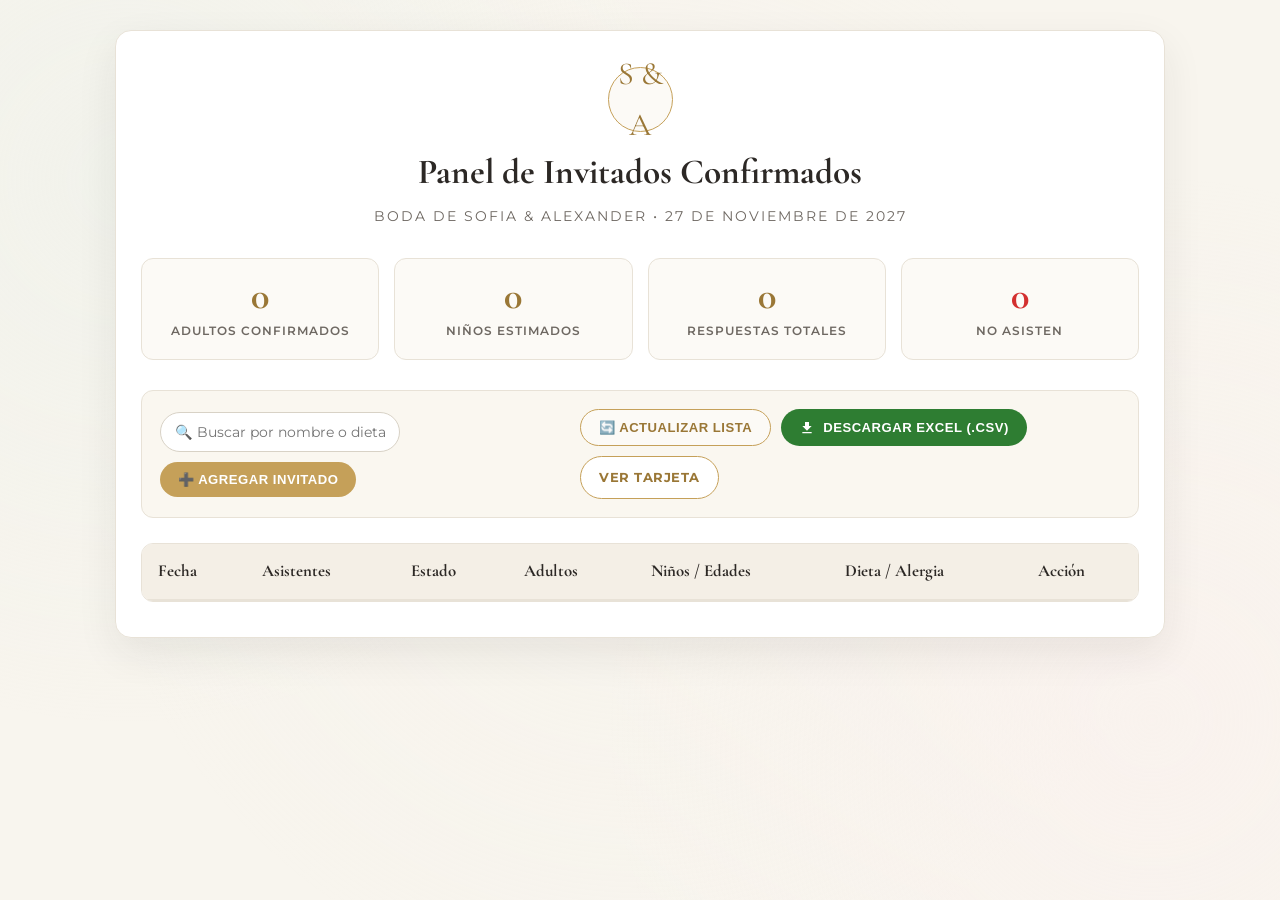
==== commit 18306a07: "Add files via upload" ====
--- a/invitados.html
+++ b/invitados.html
@@ -386,6 +386,9 @@
         </button>
       </div>
       <div style="display: flex; gap: 10px; flex-wrap: wrap;">
+        <button type="button" class="btn-action" id="btn-admin-refresh" style="background: #FCFAF6; border: 1px solid #C5A059; color: #9A7736;" title="Sincronizar con la nube">
+          🔄 Actualizar Lista
+        </button>
         <button type="button" class="btn-action btn-excel" id="btn-admin-export">
           <svg viewBox="0 0 24 24" width="16" height="16" fill="currentColor">
             <path d="M19 9h-4V3H9v6H5l7 7 7-7zM5 18v2h14v-2H5z" />
@@ -469,38 +472,71 @@
 
   <script>
     const STORAGE_KEY = 'wedding_confirmed_guests_sa_table_v2';
+    const CLOUD_DB = 'https://extendsclass.com/api/json-storage/bin/caceecb';
     let guests = [];
 
-    function loadGuests() {
+    async function loadGuests() {
+      // 1. Cargar desde LocalStorage primero (instantáneo)
       try {
         const stored = localStorage.getItem(STORAGE_KEY);
         if (stored) {
           guests = JSON.parse(stored);
-        } else {
-          guests = [
-            {
-              id: 'sample-1',
-              date: '28/09/2026 19:30',
-              name: 'Mariana & Carlos Rossi',
-              attendance: 'si',
-              adults: '2',
-              kids: '1 niño (5 años)',
-              dietary: 'Celíaco (Sin TACC)'
-            }
-          ];
-          saveGuests();
+          renderTable();
         }
       } catch (e) {
-        console.warn('Error loading guests:', e);
-        guests = [];
+        console.warn('Local storage error:', e);
       }
-    }
-
-    function saveGuests() {
+
+      // 2. Sincronizar en vivo desde la API de Vercel (/api/rsvp)
+      try {
+        const res = await fetch('/api/rsvp');
+        if (res.ok) {
+          const data = await res.json();
+          if (Array.isArray(data.guests) && data.guests.length > 0) {
+            guests = data.guests;
+            saveGuestsLocal();
+            renderTable();
+            return;
+          }
+        }
+      } catch (e) {
+        console.warn('No se pudo conectar a /api/rsvp:', e);
+      }
+
+      // 3. Fallback directo a base de datos de respaldo
+      try {
+        const res = await fetch(CLOUD_DB);
+        if (res.ok) {
+          const data = await res.json();
+          if (Array.isArray(data.guests)) {
+            guests = data.guests;
+            saveGuestsLocal();
+            renderTable();
+          }
+        }
+      } catch (e) {
+        console.warn('Error fetching cloud db:', e);
+      }
+    }
+
+    function saveGuestsLocal() {
       try {
         localStorage.setItem(STORAGE_KEY, JSON.stringify(guests));
       } catch (e) {
-        console.warn('Error saving guests:', e);
+        console.warn('Error saving guests locally:', e);
+      }
+    }
+
+    async function saveGuestsCloud() {
+      saveGuestsLocal();
+      try {
+        await fetch('/api/rsvp', {
+          method: 'PUT',
+          headers: { 'Content-Type': 'application/json' },
+          body: JSON.stringify({ guests: guests })
+        });
+      } catch (err) {
+        console.warn('Error syncing via /api/rsvp:', err);
       }
     }
 
@@ -508,7 +544,6 @@
       const attending = guests.filter(g => g.attendance === 'si');
       const totalAdults = attending.reduce((acc, curr) => acc + parseInt(curr.adults || '1', 10), 0);
       
-      // Contar niños estimados sumando números si aparecen
       let totalKids = 0;
       attending.forEach(g => {
         if (g.kids && g.kids !== '-' && !g.kids.toLowerCase().includes('ningun')) {
@@ -576,10 +611,10 @@
           `;
 
           const delBtn = tr.querySelector('.btn-delete-row');
-          delBtn.addEventListener('click', () => {
+          delBtn.addEventListener('click', async () => {
             if (confirm(`¿Eliminar a "${guest.name}" de la lista?`)) {
               guests = guests.filter(item => item.id !== guest.id);
-              saveGuests();
+              await saveGuestsCloud();
               renderTable(query);
             }
           });
@@ -625,10 +660,16 @@
     // Inicialización y eventos
     document.addEventListener('DOMContentLoaded', () => {
       loadGuests();
-      renderTable();
 
       document.getElementById('admin-search-input').addEventListener('input', (e) => {
         renderTable(e.target.value.trim());
+      });
+
+      document.getElementById('btn-admin-refresh').addEventListener('click', async () => {
+        const refreshBtn = document.getElementById('btn-admin-refresh');
+        refreshBtn.innerText = '⌛ Actualizando...';
+        await loadGuests();
+        refreshBtn.innerText = '🔄 Actualizar Lista';
       });
 
       document.getElementById('btn-admin-export').addEventListener('click', exportToCSV);
@@ -642,7 +683,7 @@
         modal.classList.remove('active');
       });
 
-      document.getElementById('form-manual-guest').addEventListener('submit', (e) => {
+      document.getElementById('form-manual-guest').addEventListener('submit', async (e) => {
         e.preventDefault();
         const now = new Date();
         const formattedDate = `${String(now.getDate()).padStart(2, '0')}/${String(now.getMonth() + 1).padStart(2, '0')}/${now.getFullYear()} ${String(now.getHours()).padStart(2, '0')}:${String(now.getMinutes()).padStart(2, '0')}`;
@@ -659,7 +700,7 @@
           dietary: isAttending ? (document.getElementById('manual-dietary').value.trim() || 'Ninguna') : '-'
         });
 
-        saveGuests();
+        await saveGuestsCloud();
         renderTable();
         modal.classList.remove('active');
         document.getElementById('form-manual-guest').reset();
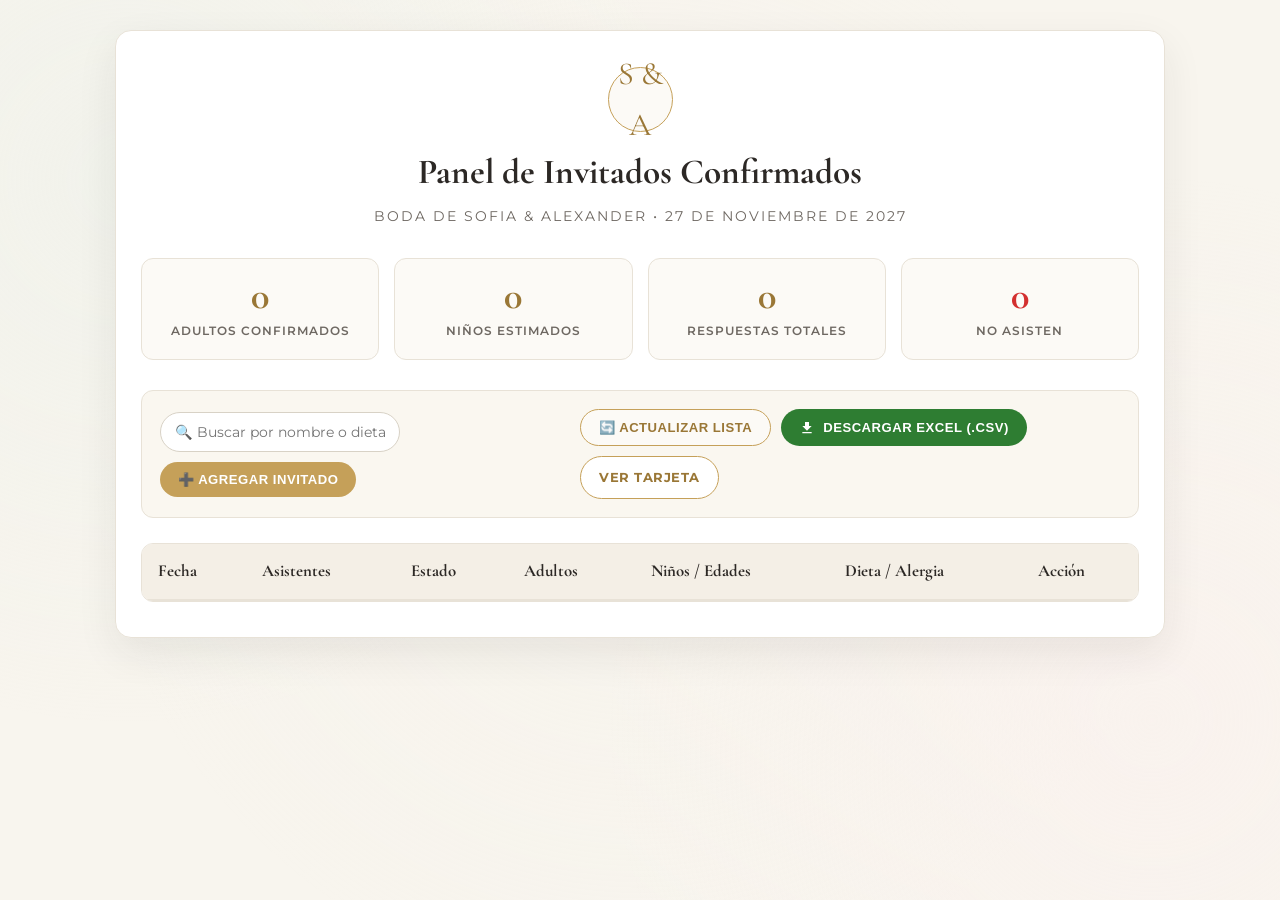
==== commit 8f5f2a02: "Add files via upload" ====
--- a/invitados.html
+++ b/invitados.html
@@ -475,13 +475,38 @@
     const CLOUD_DB = 'https://extendsclass.com/api/json-storage/bin/caceecb';
     let guests = [];
 
+    function mergeGuestLists(listA, listB) {
+      const map = new Map();
+      const combined = [...(listA || []), ...(listB || [])];
+
+      combined.forEach(item => {
+        if (!item || !item.name) return;
+        // Identificador único: id si existe, o nombre + fecha
+        const cleanName = (item.name || '').trim().toLowerCase();
+        const key = item.id || (cleanName + '_' + (item.date || ''));
+
+        if (!map.has(key)) {
+          map.set(key, item);
+        } else {
+          // Si ya existe, conservar y enriquecer con los datos más completos
+          const existing = map.get(key);
+          map.set(key, { ...existing, ...item });
+        }
+      });
+
+      return Array.from(map.values());
+    }
+
     async function loadGuests() {
-      // 1. Cargar desde LocalStorage primero (instantáneo)
+      // 1. Cargar desde LocalStorage primero
       try {
         const stored = localStorage.getItem(STORAGE_KEY);
         if (stored) {
-          guests = JSON.parse(stored);
-          renderTable();
+          const localList = JSON.parse(stored);
+          if (Array.isArray(localList)) {
+            guests = mergeGuestLists(guests, localList);
+            renderTable();
+          }
         }
       } catch (e) {
         console.warn('Local storage error:', e);
@@ -493,7 +518,7 @@
         if (res.ok) {
           const data = await res.json();
           if (Array.isArray(data.guests) && data.guests.length > 0) {
-            guests = data.guests;
+            guests = mergeGuestLists(guests, data.guests);
             saveGuestsLocal();
             renderTable();
             return;
@@ -508,8 +533,8 @@
         const res = await fetch(CLOUD_DB);
         if (res.ok) {
           const data = await res.json();
-          if (Array.isArray(data.guests)) {
-            guests = data.guests;
+          if (Array.isArray(data.guests) && data.guests.length > 0) {
+            guests = mergeGuestLists(guests, data.guests);
             saveGuestsLocal();
             renderTable();
           }
@@ -690,7 +715,7 @@
         
         const isAttending = document.getElementById('manual-attendance').value === 'si';
 
-        guests.unshift({
+        const newGuest = {
           id: 'manual-' + Date.now(),
           date: formattedDate,
           name: document.getElementById('manual-name').value.trim(),
@@ -698,10 +723,12 @@
           adults: isAttending ? document.getElementById('manual-adults').value : '0',
           kids: isAttending ? (document.getElementById('manual-kids').value.trim() || 'Ninguno') : '-',
           dietary: isAttending ? (document.getElementById('manual-dietary').value.trim() || 'Ninguna') : '-'
-        });
-
+        };
+
+        guests = mergeGuestLists([newGuest], guests);
+        saveGuestsLocal();
+        renderTable();
         await saveGuestsCloud();
-        renderTable();
         modal.classList.remove('active');
         document.getElementById('form-manual-guest').reset();
       });
